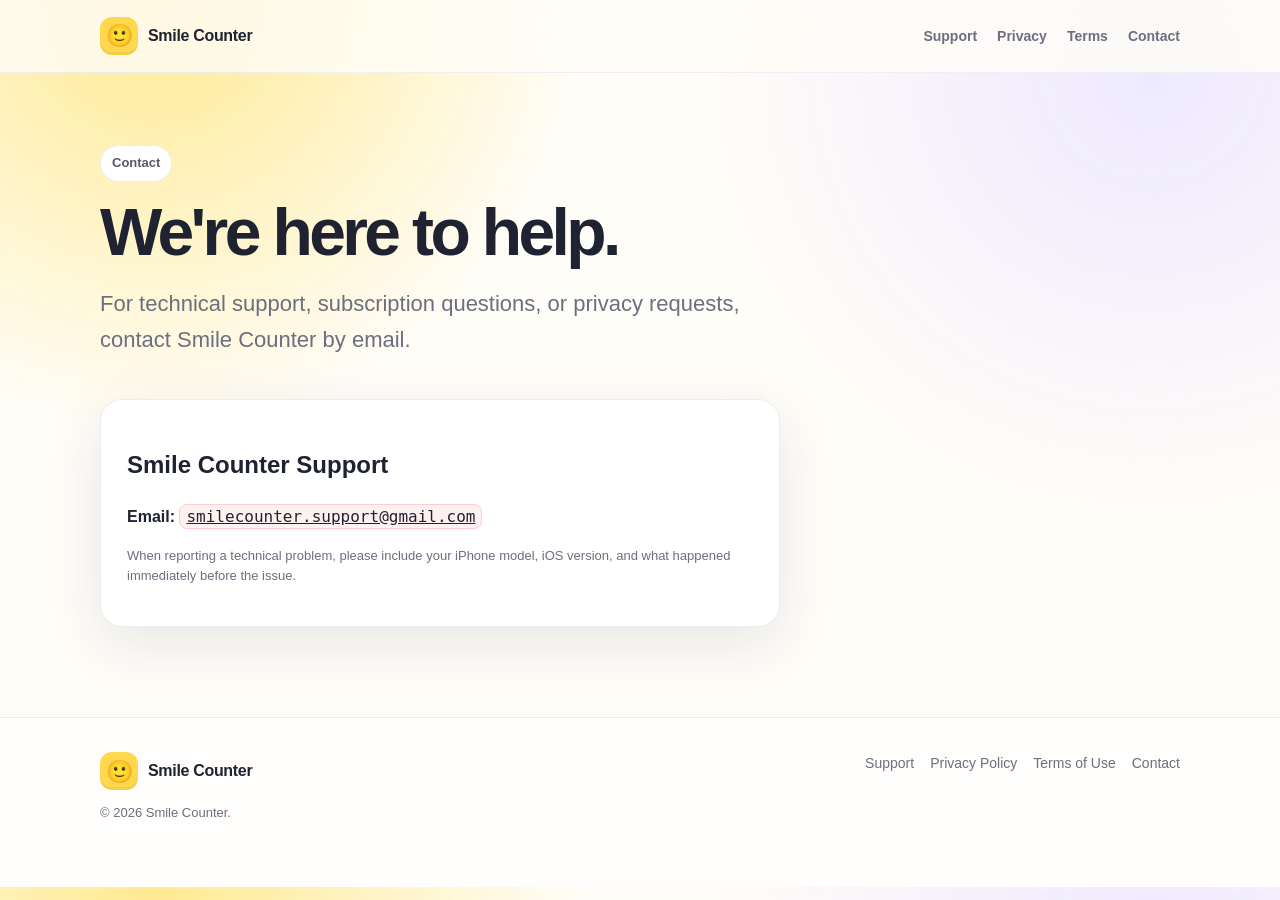
==== contact.html @ ef856a54 "Initial Smile Counter website" ====
<!doctype html>
<html lang="en"><head><meta charset="utf-8"><meta name="viewport" content="width=device-width, initial-scale=1"><title>Contact — Smile Counter</title><link rel="stylesheet" href="styles.css"></head>
<body>
<header class="site-header"><div class="container nav"><a class="brand" href="index.html"><span class="brand-mark">🙂</span><span>Smile Counter</span></a><nav class="nav-links"><a href="support.html">Support</a><a href="privacy.html">Privacy</a><a href="terms.html">Terms</a><a href="contact.html">Contact</a></nav></div></header>
<main class="page"><div class="container"><div class="page-head"><span class="eyebrow">Contact</span><h1>We're here to help.</h1><p class="lead">For technical support, subscription questions, or privacy requests, contact Smile Counter by email.</p></div>
<div class="contact-box"><h2>Smile Counter Support</h2><p><strong>Email:</strong> <a class="email-placeholder" href="mailto:smilecounter.support@gmail.com">smilecounter.support@gmail.com</a></p><p class="small">When reporting a technical problem, please include your iPhone model, iOS version, and what happened immediately before the issue.</p></div></div></main>
<footer class="site-footer"><div class="container footer-grid"><div><a class="brand" href="index.html"><span class="brand-mark">🙂</span><span>Smile Counter</span></a><p class="small">© 2026 Smile Counter.</p></div><div class="footer-links"><a href="support.html">Support</a><a href="privacy.html">Privacy Policy</a><a href="terms.html">Terms of Use</a><a href="contact.html">Contact</a></div></div></footer>
</body></html>
---- styles.css ----
:root {
  --bg: #fffdf8;
  --card: rgba(255,255,255,.88);
  --text: #1f2230;
  --muted: #6c6f7d;
  --yellow: #ffd84d;
  --yellow-2: #ffea91;
  --lavender: #eee9ff;
  --pink: #ffe9ef;
  --green: #5fbd87;
  --border: #ececf2;
  --shadow: 0 18px 60px rgba(41, 42, 56, .10);
  --radius: 26px;
}

* { box-sizing: border-box; }
html { scroll-behavior: smooth; }
body {
  margin: 0;
  font-family: -apple-system, BlinkMacSystemFont, "Segoe UI", Inter, Helvetica, Arial, sans-serif;
  color: var(--text);
  background:
    radial-gradient(circle at 12% 0%, var(--yellow-2) 0, transparent 27rem),
    radial-gradient(circle at 90% 8%, var(--lavender) 0, transparent 28rem),
    var(--bg);
  line-height: 1.6;
}

a { color: inherit; }
.container { width: min(1080px, calc(100% - 36px)); margin: 0 auto; }

.site-header {
  position: sticky; top: 0; z-index: 20;
  backdrop-filter: blur(18px);
  -webkit-backdrop-filter: blur(18px);
  background: rgba(255, 253, 248, .80);
  border-bottom: 1px solid rgba(236,236,242,.8);
}
.nav { min-height: 72px; display: flex; align-items: center; justify-content: space-between; gap: 22px; }
.brand { display: inline-flex; align-items: center; gap: 10px; text-decoration: none; font-weight: 800; letter-spacing: -.02em; }
.brand-mark {
  width: 38px; height: 38px; border-radius: 12px;
  display: grid; place-items: center; background: var(--yellow);
  box-shadow: inset 0 -3px 0 rgba(0,0,0,.05); font-size: 22px;
}
.nav-links { display: flex; align-items: center; gap: 20px; flex-wrap: wrap; }
.nav-links a { text-decoration: none; color: var(--muted); font-size: 14px; font-weight: 650; }
.nav-links a:hover { color: var(--text); }

.hero { padding: 92px 0 68px; }
.hero-grid { display: grid; grid-template-columns: 1.15fr .85fr; align-items: center; gap: 64px; }
.eyebrow { display: inline-flex; gap: 8px; align-items: center; padding: 7px 11px; border-radius: 999px; background: white; border: 1px solid var(--border); color: #575a68; font-size: 13px; font-weight: 750; }
h1 { font-size: clamp(44px, 7.2vw, 82px); line-height: .98; letter-spacing: -.055em; margin: 18px 0 22px; }
.lead { max-width: 650px; font-size: clamp(18px, 2.2vw, 22px); color: var(--muted); margin: 0 0 30px; }
.actions { display: flex; flex-wrap: wrap; gap: 12px; }
.button { display: inline-flex; align-items: center; justify-content: center; min-height: 48px; padding: 0 18px; border-radius: 15px; text-decoration: none; font-weight: 780; border: 1px solid var(--border); background: #fff; }
.button.primary { background: var(--text); color: #fff; border-color: var(--text); }
.button:hover { transform: translateY(-1px); }

.phone-card {
  min-height: 470px; border-radius: 44px; padding: 24px;
  background: linear-gradient(150deg, #efeaff, #fff5d8 60%, #ffe7ee);
  box-shadow: var(--shadow); position: relative; overflow: hidden;
  display: grid; place-items: center;
}
.phone {
  width: min(285px, 85%); aspect-ratio: .50; border-radius: 48px; border: 9px solid #22232b;
  background: linear-gradient(#fff, #fff9e9); box-shadow: 0 24px 50px rgba(31,34,48,.18); padding: 28px 20px;
  display: flex; flex-direction: column; align-items: center; justify-content: center; text-align: center;
}
.phone-smile { font-size: 62px; width: 110px; height: 110px; border-radius: 36px; background: var(--yellow); display: grid; place-items: center; margin-bottom: 20px; }
.phone strong { font-size: 56px; letter-spacing: -.06em; line-height: 1; }
.phone small { color: var(--muted); font-size: 15px; }
.progress { width: 100%; height: 12px; border-radius: 999px; background: #ececf1; margin-top: 30px; overflow: hidden; }
.progress > span { display:block; width:72%; height:100%; background: var(--green); border-radius: inherit; }

.section { padding: 64px 0; }
.section h2 { font-size: clamp(32px, 4.5vw, 52px); line-height: 1.05; letter-spacing: -.04em; margin: 0 0 14px; }
.section-intro { color: var(--muted); max-width: 700px; margin: 0 0 30px; }
.cards { display: grid; grid-template-columns: repeat(3, 1fr); gap: 18px; }
.card { background: var(--card); border: 1px solid var(--border); border-radius: var(--radius); padding: 25px; box-shadow: 0 8px 30px rgba(41,42,56,.05); }
.card-icon { font-size: 30px; margin-bottom: 16px; }
.card h3 { margin: 0 0 8px; letter-spacing: -.02em; }
.card p { margin: 0; color: var(--muted); }

.page { padding: 72px 0 90px; }
.page-head { max-width: 780px; margin-bottom: 42px; }
.page h1 { font-size: clamp(42px, 6vw, 66px); }
.meta { color: var(--muted); font-size: 14px; }
.prose { max-width: 820px; }
.prose h2 { margin: 38px 0 8px; font-size: 26px; letter-spacing: -.025em; }
.prose h3 { margin: 28px 0 7px; }
.prose p, .prose li { color: #505361; }
.prose ul { padding-left: 22px; }
.notice { background: #fff9dc; border: 1px solid #f2df91; padding: 18px 20px; border-radius: 18px; }
.contact-box { padding: 26px; background: #fff; border: 1px solid var(--border); border-radius: 22px; box-shadow: var(--shadow); max-width: 680px; }
.email-placeholder { font-family: ui-monospace, SFMono-Regular, Menlo, Monaco, Consolas, monospace; background: #fff0f1; border: 1px solid #ffccd1; border-radius: 8px; padding: 2px 6px; }
.faq { display: grid; gap: 12px; max-width: 840px; }
details { background:#fff; border:1px solid var(--border); border-radius:18px; padding: 18px 20px; }
summary { cursor:pointer; font-weight:750; }
details p { color:var(--muted); margin-bottom:0; }

.site-footer { border-top: 1px solid var(--border); padding: 34px 0 50px; background: rgba(255,255,255,.45); }
.footer-grid { display:flex; justify-content:space-between; gap:24px; align-items:flex-start; }
.footer-links { display:flex; flex-wrap:wrap; gap:16px; }
.footer-links a { color:var(--muted); text-decoration:none; font-size:14px; }
.small { color:var(--muted); font-size:13px; }

@media (max-width: 780px) {
  .nav { align-items:flex-start; padding: 14px 0; }
  .nav-links { gap:12px; justify-content:flex-end; }
  .hero { padding-top: 55px; }
  .hero-grid { grid-template-columns: 1fr; gap: 34px; }
  .phone-card { min-height: 420px; }
  .cards { grid-template-columns: 1fr; }
  .footer-grid { flex-direction:column; }
}
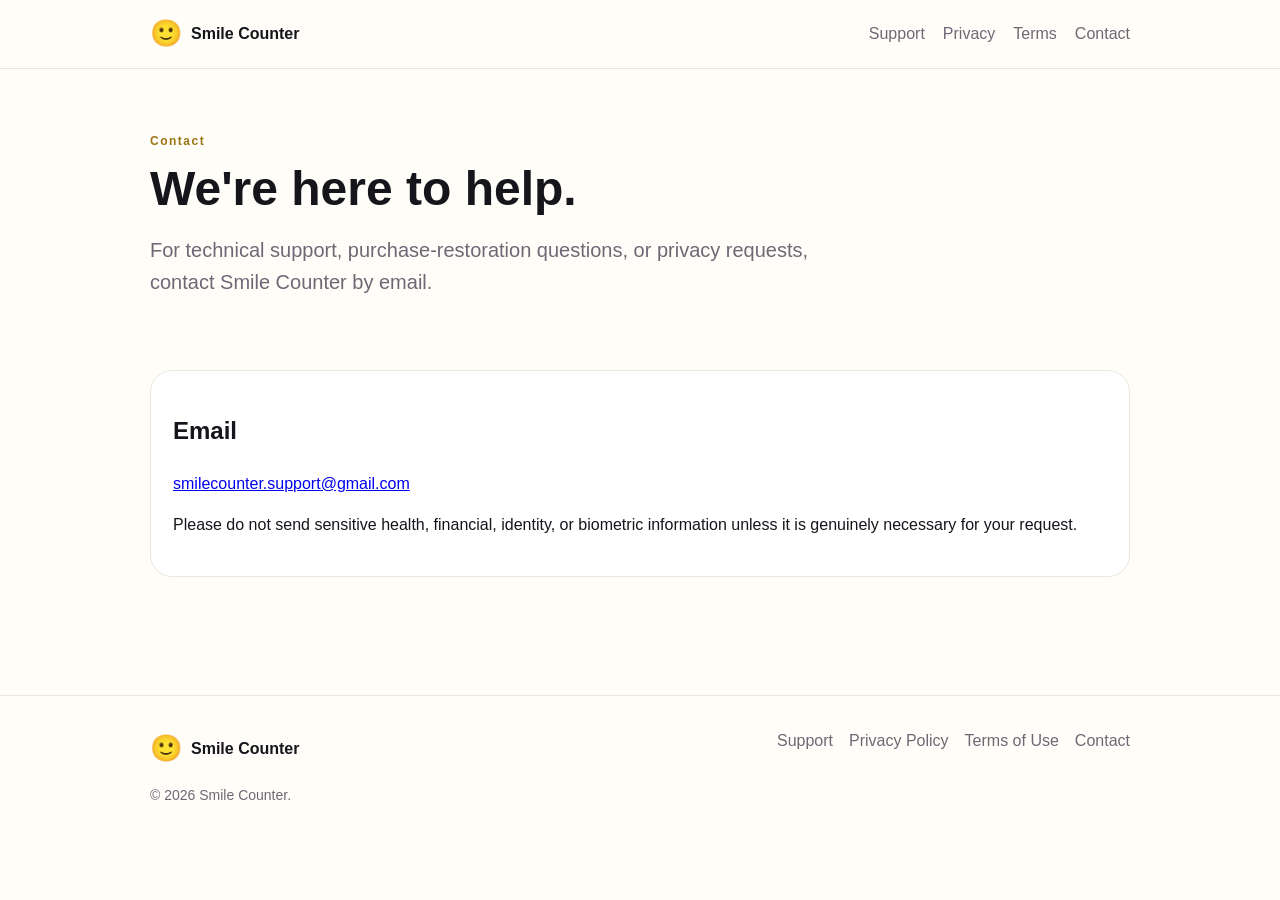
==== commit 37e69ac2: "Add files via upload" ====
--- a/contact.html
+++ b/contact.html
@@ -1,8 +1 @@
-<!doctype html>
-<html lang="en"><head><meta charset="utf-8"><meta name="viewport" content="width=device-width, initial-scale=1"><title>Contact — Smile Counter</title><link rel="stylesheet" href="styles.css"></head>
-<body>
-<header class="site-header"><div class="container nav"><a class="brand" href="index.html"><span class="brand-mark">🙂</span><span>Smile Counter</span></a><nav class="nav-links"><a href="support.html">Support</a><a href="privacy.html">Privacy</a><a href="terms.html">Terms</a><a href="contact.html">Contact</a></nav></div></header>
-<main class="page"><div class="container"><div class="page-head"><span class="eyebrow">Contact</span><h1>We're here to help.</h1><p class="lead">For technical support, subscription questions, or privacy requests, contact Smile Counter by email.</p></div>
-<div class="contact-box"><h2>Smile Counter Support</h2><p><strong>Email:</strong> <a class="email-placeholder" href="mailto:smilecounter.support@gmail.com">smilecounter.support@gmail.com</a></p><p class="small">When reporting a technical problem, please include your iPhone model, iOS version, and what happened immediately before the issue.</p></div></div></main>
-<footer class="site-footer"><div class="container footer-grid"><div><a class="brand" href="index.html"><span class="brand-mark">🙂</span><span>Smile Counter</span></a><p class="small">© 2026 Smile Counter.</p></div><div class="footer-links"><a href="support.html">Support</a><a href="privacy.html">Privacy Policy</a><a href="terms.html">Terms of Use</a><a href="contact.html">Contact</a></div></div></footer>
-</body></html>
+<!doctype html><html lang="en"><head><meta charset="utf-8"><meta name="viewport" content="width=device-width, initial-scale=1"><meta name="description" content="Smile Counter"><title>Contact — Smile Counter</title><link rel="stylesheet" href="styles.css"></head><body><header class="site-header"><div class="container nav"><a class="brand" href="index.html"><span class="brand-mark">🙂</span><span>Smile Counter</span></a><nav class="nav-links"><a href="support.html">Support</a><a href="privacy.html">Privacy</a><a href="terms.html">Terms</a><a href="contact.html">Contact</a></nav></div></header><main class="page"><div class="container"><div class="page-head"><span class="eyebrow">Contact</span><h1>We're here to help.</h1><p class="lead">For technical support, purchase-restoration questions, or privacy requests, contact Smile Counter by email.</p></div><section class="section"><div class="contact-box"><h2>Email</h2><p><a href="mailto:smilecounter.support@gmail.com">smilecounter.support@gmail.com</a></p><p>Please do not send sensitive health, financial, identity, or biometric information unless it is genuinely necessary for your request.</p></div></section></div></main><footer class="site-footer"><div class="container footer-grid"><div><a class="brand" href="index.html"><span class="brand-mark">🙂</span><span>Smile Counter</span></a><p class="small">© 2026 Smile Counter.</p></div><div class="footer-links"><a href="support.html">Support</a><a href="privacy.html">Privacy Policy</a><a href="terms.html">Terms of Use</a><a href="contact.html">Contact</a></div></div></footer></body></html>
--- a/styles.css
+++ b/styles.css
@@ -1,117 +1,3 @@
-:root {
-  --bg: #fffdf8;
-  --card: rgba(255,255,255,.88);
-  --text: #1f2230;
-  --muted: #6c6f7d;
-  --yellow: #ffd84d;
-  --yellow-2: #ffea91;
-  --lavender: #eee9ff;
-  --pink: #ffe9ef;
-  --green: #5fbd87;
-  --border: #ececf2;
-  --shadow: 0 18px 60px rgba(41, 42, 56, .10);
-  --radius: 26px;
-}
 
-* { box-sizing: border-box; }
-html { scroll-behavior: smooth; }
-body {
-  margin: 0;
-  font-family: -apple-system, BlinkMacSystemFont, "Segoe UI", Inter, Helvetica, Arial, sans-serif;
-  color: var(--text);
-  background:
-    radial-gradient(circle at 12% 0%, var(--yellow-2) 0, transparent 27rem),
-    radial-gradient(circle at 90% 8%, var(--lavender) 0, transparent 28rem),
-    var(--bg);
-  line-height: 1.6;
-}
-
-a { color: inherit; }
-.container { width: min(1080px, calc(100% - 36px)); margin: 0 auto; }
-
-.site-header {
-  position: sticky; top: 0; z-index: 20;
-  backdrop-filter: blur(18px);
-  -webkit-backdrop-filter: blur(18px);
-  background: rgba(255, 253, 248, .80);
-  border-bottom: 1px solid rgba(236,236,242,.8);
-}
-.nav { min-height: 72px; display: flex; align-items: center; justify-content: space-between; gap: 22px; }
-.brand { display: inline-flex; align-items: center; gap: 10px; text-decoration: none; font-weight: 800; letter-spacing: -.02em; }
-.brand-mark {
-  width: 38px; height: 38px; border-radius: 12px;
-  display: grid; place-items: center; background: var(--yellow);
-  box-shadow: inset 0 -3px 0 rgba(0,0,0,.05); font-size: 22px;
-}
-.nav-links { display: flex; align-items: center; gap: 20px; flex-wrap: wrap; }
-.nav-links a { text-decoration: none; color: var(--muted); font-size: 14px; font-weight: 650; }
-.nav-links a:hover { color: var(--text); }
-
-.hero { padding: 92px 0 68px; }
-.hero-grid { display: grid; grid-template-columns: 1.15fr .85fr; align-items: center; gap: 64px; }
-.eyebrow { display: inline-flex; gap: 8px; align-items: center; padding: 7px 11px; border-radius: 999px; background: white; border: 1px solid var(--border); color: #575a68; font-size: 13px; font-weight: 750; }
-h1 { font-size: clamp(44px, 7.2vw, 82px); line-height: .98; letter-spacing: -.055em; margin: 18px 0 22px; }
-.lead { max-width: 650px; font-size: clamp(18px, 2.2vw, 22px); color: var(--muted); margin: 0 0 30px; }
-.actions { display: flex; flex-wrap: wrap; gap: 12px; }
-.button { display: inline-flex; align-items: center; justify-content: center; min-height: 48px; padding: 0 18px; border-radius: 15px; text-decoration: none; font-weight: 780; border: 1px solid var(--border); background: #fff; }
-.button.primary { background: var(--text); color: #fff; border-color: var(--text); }
-.button:hover { transform: translateY(-1px); }
-
-.phone-card {
-  min-height: 470px; border-radius: 44px; padding: 24px;
-  background: linear-gradient(150deg, #efeaff, #fff5d8 60%, #ffe7ee);
-  box-shadow: var(--shadow); position: relative; overflow: hidden;
-  display: grid; place-items: center;
-}
-.phone {
-  width: min(285px, 85%); aspect-ratio: .50; border-radius: 48px; border: 9px solid #22232b;
-  background: linear-gradient(#fff, #fff9e9); box-shadow: 0 24px 50px rgba(31,34,48,.18); padding: 28px 20px;
-  display: flex; flex-direction: column; align-items: center; justify-content: center; text-align: center;
-}
-.phone-smile { font-size: 62px; width: 110px; height: 110px; border-radius: 36px; background: var(--yellow); display: grid; place-items: center; margin-bottom: 20px; }
-.phone strong { font-size: 56px; letter-spacing: -.06em; line-height: 1; }
-.phone small { color: var(--muted); font-size: 15px; }
-.progress { width: 100%; height: 12px; border-radius: 999px; background: #ececf1; margin-top: 30px; overflow: hidden; }
-.progress > span { display:block; width:72%; height:100%; background: var(--green); border-radius: inherit; }
-
-.section { padding: 64px 0; }
-.section h2 { font-size: clamp(32px, 4.5vw, 52px); line-height: 1.05; letter-spacing: -.04em; margin: 0 0 14px; }
-.section-intro { color: var(--muted); max-width: 700px; margin: 0 0 30px; }
-.cards { display: grid; grid-template-columns: repeat(3, 1fr); gap: 18px; }
-.card { background: var(--card); border: 1px solid var(--border); border-radius: var(--radius); padding: 25px; box-shadow: 0 8px 30px rgba(41,42,56,.05); }
-.card-icon { font-size: 30px; margin-bottom: 16px; }
-.card h3 { margin: 0 0 8px; letter-spacing: -.02em; }
-.card p { margin: 0; color: var(--muted); }
-
-.page { padding: 72px 0 90px; }
-.page-head { max-width: 780px; margin-bottom: 42px; }
-.page h1 { font-size: clamp(42px, 6vw, 66px); }
-.meta { color: var(--muted); font-size: 14px; }
-.prose { max-width: 820px; }
-.prose h2 { margin: 38px 0 8px; font-size: 26px; letter-spacing: -.025em; }
-.prose h3 { margin: 28px 0 7px; }
-.prose p, .prose li { color: #505361; }
-.prose ul { padding-left: 22px; }
-.notice { background: #fff9dc; border: 1px solid #f2df91; padding: 18px 20px; border-radius: 18px; }
-.contact-box { padding: 26px; background: #fff; border: 1px solid var(--border); border-radius: 22px; box-shadow: var(--shadow); max-width: 680px; }
-.email-placeholder { font-family: ui-monospace, SFMono-Regular, Menlo, Monaco, Consolas, monospace; background: #fff0f1; border: 1px solid #ffccd1; border-radius: 8px; padding: 2px 6px; }
-.faq { display: grid; gap: 12px; max-width: 840px; }
-details { background:#fff; border:1px solid var(--border); border-radius:18px; padding: 18px 20px; }
-summary { cursor:pointer; font-weight:750; }
-details p { color:var(--muted); margin-bottom:0; }
-
-.site-footer { border-top: 1px solid var(--border); padding: 34px 0 50px; background: rgba(255,255,255,.45); }
-.footer-grid { display:flex; justify-content:space-between; gap:24px; align-items:flex-start; }
-.footer-links { display:flex; flex-wrap:wrap; gap:16px; }
-.footer-links a { color:var(--muted); text-decoration:none; font-size:14px; }
-.small { color:var(--muted); font-size:13px; }
-
-@media (max-width: 780px) {
-  .nav { align-items:flex-start; padding: 14px 0; }
-  .nav-links { gap:12px; justify-content:flex-end; }
-  .hero { padding-top: 55px; }
-  .hero-grid { grid-template-columns: 1fr; gap: 34px; }
-  .phone-card { min-height: 420px; }
-  .cards { grid-template-columns: 1fr; }
-  .footer-grid { flex-direction:column; }
-}
+:root{--bg:#fffdf8;--ink:#17151c;--muted:#6e6875;--sun:#ffd95a;--lav:#eae3ff;--mint:#9ee7c1;--card:#ffffff;--line:#ebe7df;--max:980px}*{box-sizing:border-box}html{font-family:-apple-system,BlinkMacSystemFont,"Segoe UI",sans-serif;background:var(--bg);color:var(--ink)}body{margin:0;line-height:1.6}.container{width:min(var(--max),calc(100% - 36px));margin:auto}.site-header{position:sticky;top:0;background:rgba(255,253,248,.92);backdrop-filter:blur(14px);border-bottom:1px solid var(--line);z-index:5}.nav{min-height:68px;display:flex;align-items:center;justify-content:space-between;gap:20px}.brand{text-decoration:none;color:var(--ink);font-weight:800;display:flex;gap:9px;align-items:center}.brand-mark{font-size:26px}.nav-links{display:flex;gap:18px;flex-wrap:wrap}.nav-links a,.footer-links a{color:var(--muted);text-decoration:none}.hero{padding:88px 0 60px}.hero-grid{display:grid;grid-template-columns:1.2fr .8fr;gap:48px;align-items:center}.eyebrow{font-size:12px;letter-spacing:1.5px;font-weight:800;color:#9a7512}.hero h1,.page h1{font-size:clamp(42px,7vw,72px);line-height:1.02;margin:.25em 0}.lead{font-size:20px;color:var(--muted);max-width:680px}.button{display:inline-block;background:var(--ink);color:white;text-decoration:none;padding:13px 18px;border-radius:14px;font-weight:700}.phone{border:10px solid var(--ink);border-radius:42px;background:white;padding:38px 22px;text-align:center;box-shadow:0 24px 60px #0002}.phone-smile{font-size:72px}.phone strong{display:block;font-size:64px}.progress{height:10px;background:#eee;border-radius:20px;margin-top:18px}.progress span{display:block;width:72%;height:100%;border-radius:20px;background:var(--mint)}.section{padding:38px 0}.cards{display:grid;grid-template-columns:repeat(3,1fr);gap:16px}.card,.contact-box,.notice{background:var(--card);border:1px solid var(--line);border-radius:22px;padding:22px}.card-icon{font-size:28px}.page{padding:58px 0 80px}.page-head{margin-bottom:34px}.page h1{font-size:48px}.meta,.small{color:var(--muted);font-size:14px}.prose{max-width:800px}.prose h2{font-size:25px;margin-top:2em}.prose h3{font-size:19px;margin-top:1.6em}.prose p,.prose li{color:#37323d}.prose a{color:#3a47a8}.notice{background:#fff7cf;margin:22px 0}.site-footer{border-top:1px solid var(--line);padding:32px 0}.footer-grid{display:flex;justify-content:space-between;gap:24px}.footer-links{display:flex;gap:16px;flex-wrap:wrap}details{background:white;border:1px solid var(--line);border-radius:16px;padding:14px 16px;margin:10px 0}summary{font-weight:700;cursor:pointer}@media(max-width:720px){.hero-grid,.cards{grid-template-columns:1fr}.hero{padding-top:50px}.nav{align-items:flex-start;padding:14px 0;flex-direction:column}.nav-links{gap:12px}.page h1{font-size:39px}.footer-grid{flex-direction:column}}
+.legal{max-width:800px}.legal h2{font-size:25px;margin-top:2em}.legal h3{font-size:19px;margin-top:1.6em}.legal p,.legal li{color:#37323d}.legal a{color:#3a47a8}.actions{display:flex;gap:12px;flex-wrap:wrap;margin-top:24px}.button.primary{background:var(--ink);color:white}
